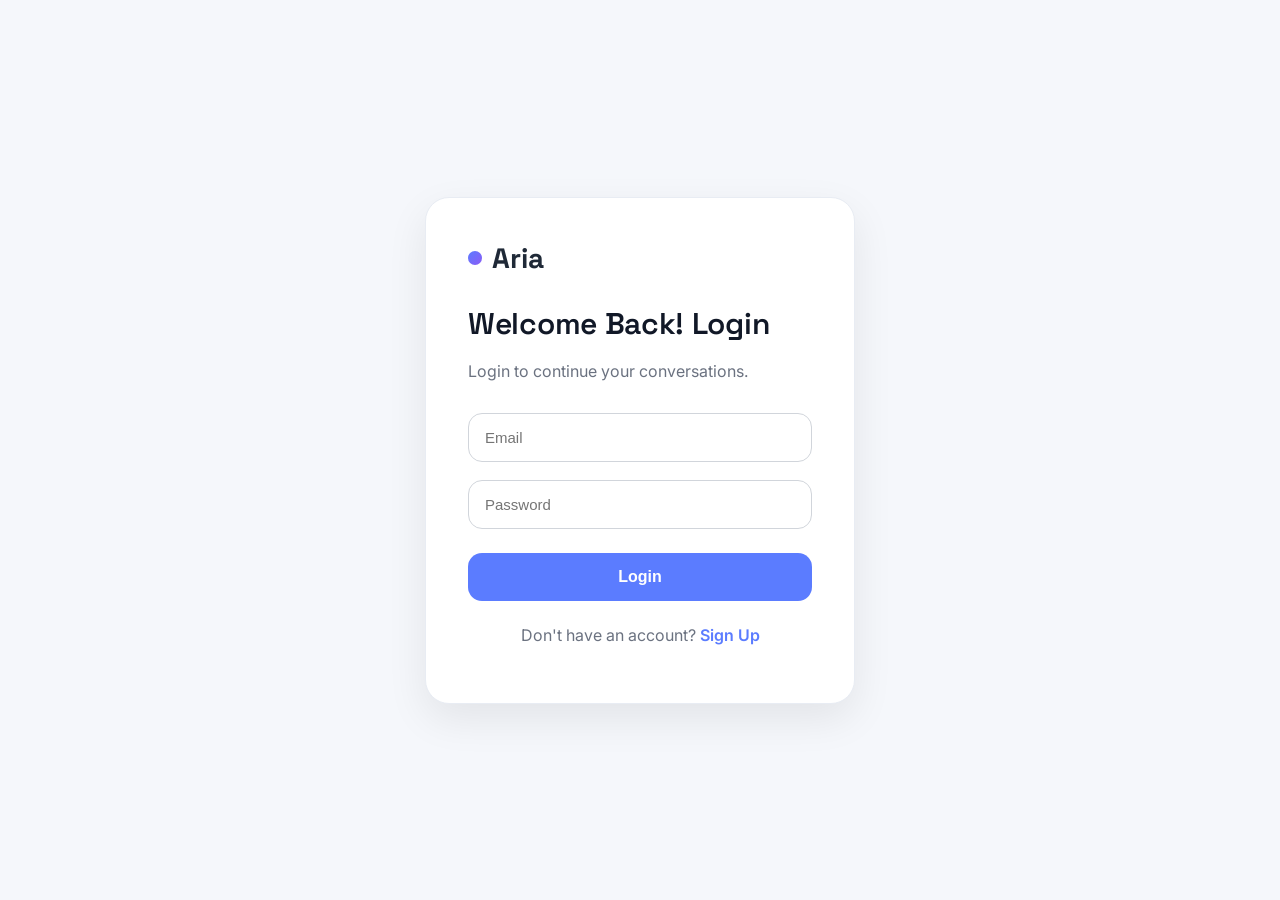
==== frontend/index.html @ 50d0b76b "Initial commit - Aria AI Chatbot" ====
<!DOCTYPE html>
<html lang="en">
<head>
<meta charset="UTF-8">
<meta name="viewport" content="width=device-width, initial-scale=1.0">
<title>Aria — Chat</title>
<link rel="preconnect" href="https://fonts.googleapis.com">
<link href="https://fonts.googleapis.com/css2?family=Fraunces:opsz,wght@9..144,500;9..144,600&family=Space+Grotesk:wght@500;600;700&family=Inter:wght@400;500;600&family=JetBrains+Mono:wght@400;500&display=swap" rel="stylesheet">
<link rel="stylesheet" href="style.css">
</head>
<body>

<div class="chat-screen">
  <div class="sidebar">
    <div class="sidebar-brand">
      <div class="mark"></div>
      <span>Aria</span>
    </div>

    <button class="new-chat-btn" id="new-chat-btn">
      <svg width="15" height="15" viewBox="0 0 24 24" fill="none" stroke="currentColor" stroke-width="2.2" stroke-linecap="round"><line x1="12" y1="5" x2="12" y2="19"/><line x1="5" y1="12" x2="19" y2="12"/></svg>
      New chat
    </button>

    <div class="history-list" id="history-list">
      <div class="history-group-label">Today</div>
      <div class="history-item active" data-title="FastAPI vs Node backend">FastAPI vs Node backend</div>
      <div class="history-item" data-title="RAG pipeline design help">RAG pipeline design help</div>

      <div class="history-group-label">Previous 7 days</div>
      <div class="history-item" data-title="Resume ATS optimization">Resume ATS optimization</div>
      <div class="history-item" data-title="DBMS ER diagram review">DBMS ER diagram review</div>
      <div class="history-item" data-title="Hackathon dashboard ideas">Hackathon dashboard ideas</div>
    </div>

    <div class="sidebar-footer">
      <div class="avatar" id="user-avatar">R</div>
      <div>
        <div class="name" id="user-name">Riya</div>
        <div class="email" id="user-email">riya@example.com</div>
      </div>
      <button class="logout-link" id="logout-btn">Log out</button>
    </div>
  </div>

  <div class="chat-main">
    <div class="chat-topbar" id="chat-topbar">FastAPI vs Node backend</div>

    <div class="chat-messages" id="chat-messages">
      <div class="msg-row user">
        <div class="bubble user">Which is better for an AI backend — FastAPI or Node.js?</div>
      </div>
      <div class="msg-row ai">
        <div class="bubble ai">
          <div class="ai-label">Aria</div>
          For AI-heavy backends, FastAPI usually wins — native async support, first-class typing with Pydantic, and it plays nicely with Python-based ML/LLM libraries without needing a separate service. Node is great for high-concurrency I/O apps, but you'd end up calling out to Python for most AI work anyway.
        </div>
      </div>
    </div>

    <div class="composer">
      <div class="composer-inner">
        <textarea id="msg-input" rows="1" placeholder="Message Aria..."></textarea>
        <button class="send-btn" id="send-btn">
          <svg width="16" height="16" viewBox="0 0 24 24" fill="none" stroke="white" stroke-width="2.3" stroke-linecap="round" stroke-linejoin="round"><line x1="12" y1="19" x2="12" y2="5"/><polyline points="5 12 12 5 19 12"/></svg>
        </button>
      </div>
      <div class="composer-hint">Aria can make mistakes. Check important info.</div>
    </div>
  </div>
</div>

<script src="script.js"></script>
</body>
</html>
---- frontend/style.css ----
:root{
  --bg: #FAFAF6;
  --panel: #F1EFE7;
  --ink: #201F1C;
  --ink-soft: #6B6A63;
  --accent: #4A3AFF;
  --accent-soft: #ECE9FF;
  --sage: #7C9473;
  --border: #E4E1D6;
  --white: #FFFFFF;
  --radius-lg: 20px;
  --radius-md: 14px;
  --radius-sm: 9px;
  --shadow: 0 1px 2px rgba(32,31,28,0.04), 0 8px 24px rgba(32,31,28,0.06);
}
*{ box-sizing: border-box; }
html,body{ margin:0; height:100%; }
body{
  font-family:'Inter', sans-serif;
  background: var(--bg);
  color: var(--ink);
  -webkit-font-smoothing: antialiased;
}
.display{ font-family:'Fraunces', serif; }
.mono{ font-family:'JetBrains Mono', monospace; }

/* ================= AUTH SCREEN (shared by login.html & signup.html) ================= */
.auth-screen{
  height:100vh; width:100vw;
  display:flex; align-items:center; justify-content:center;
  position:relative; overflow:hidden;
}
.auth-screen::before{
  content:"";
  position:absolute; inset:0;
  background:
    radial-gradient(600px 400px at 12% 15%, var(--accent-soft) 0%, transparent 60%),
    radial-gradient(500px 350px at 90% 85%, #EAF1E6 0%, transparent 60%);
  z-index:0;
}
.auth-card{
  position:relative; z-index:1;
  width: 400px; max-width: 90vw;
  background: var(--white);
  border:1px solid var(--border);
  border-radius: var(--radius-lg);
  box-shadow: var(--shadow);
  padding: 40px 36px 32px;
}
.auth-brand{
  display:flex; align-items:center; gap:10px; margin-bottom: 28px;
}
.auth-brand .mark{
  width:32px; height:32px; border-radius:9px;
  background: linear-gradient(135deg, var(--accent), #7C6CFF);
  position:relative; flex-shrink:0;
}
.auth-brand .mark::after{
  content:"";
  position:absolute; inset:9px;
  border-radius:3px;
  background: var(--white);
  opacity:0.9;
}
.auth-brand span{ font-family:'Space Grotesk', sans-serif; font-weight:600; font-size:18px; letter-spacing:-0.01em; }

.auth-tabs{
  display:flex; background: var(--panel); border-radius: 999px; padding:4px; margin-bottom:26px;
}
.auth-tabs a{
  flex:1; text-align:center; text-decoration:none; padding:9px 0;
  font-family:'Inter'; font-weight:600; font-size:13.5px; color: var(--ink-soft);
  border-radius:999px; transition: all .2s ease;
}
.auth-tabs a.active{ background: var(--white); color: var(--ink); box-shadow: var(--shadow); }

.auth-card h1{
  font-size:22px; margin:0 0 6px; font-weight:600; letter-spacing:-0.01em;
}
.auth-card p.sub{ margin:0 0 24px; color:var(--ink-soft); font-size:13.5px; }

.field{ margin-bottom:16px; }
.field label{ display:block; font-size:12.5px; font-weight:600; color: var(--ink-soft); margin-bottom:6px; }
.field input{
  width:100%; padding:11px 13px; border-radius: var(--radius-sm);
  border:1px solid var(--border); background: var(--bg);
  font-family:'Inter'; font-size:14px; color:var(--ink); outline:none;
  transition: border-color .15s ease, box-shadow .15s ease;
}
.field input:focus{ border-color: var(--accent); box-shadow: 0 0 0 3px var(--accent-soft); background:var(--white); }
.field .error-text{ display:none; color:#C0392B; font-size:12px; margin-top:5px; }

.btn-primary{
  width:100%; padding:12px; border:none; border-radius: var(--radius-sm);
  background: var(--ink); color: var(--white); font-weight:600; font-size:14px;
  cursor:pointer; margin-top:6px; transition: background .15s ease, transform .1s ease;
  font-family:'Inter';
}
.btn-primary:hover{ background: var(--accent); }
.btn-primary:active{ transform: scale(0.98); }

.divider{ display:flex; align-items:center; gap:10px; margin:20px 0 16px; color:var(--ink-soft); font-size:12px; }
.divider::before, .divider::after{ content:""; flex:1; height:1px; background:var(--border); }

.btn-google{
  width:100%; display:flex; align-items:center; justify-content:center; gap:9px;
  padding:11px; border-radius:var(--radius-sm); border:1px solid var(--border);
  background:var(--white); font-family:'Inter'; font-weight:500; font-size:13.5px;
  color:var(--ink); cursor:pointer;
}
.btn-google:hover{ background:var(--panel); }

/* ================= CHAT SCREEN (chat_interface.html) ================= */
.chat-screen{ height:100vh; width:100vw; display:flex; }

.sidebar{
  width:272px; flex-shrink:0; background: var(--panel);
  border-right:1px solid var(--border);
  display:flex; flex-direction:column; padding:16px 12px;
}
.sidebar-brand{
  display:flex; align-items:center; gap:9px; padding:6px 8px 18px;
}
.sidebar-brand .mark{
  width:26px; height:26px; border-radius:7px;
  background: linear-gradient(135deg, var(--accent), #7C6CFF); position:relative; flex-shrink:0;
}
.sidebar-brand .mark::after{ content:""; position:absolute; inset:7px; border-radius:2px; background:var(--white); opacity:.9; }
.sidebar-brand span{ font-family:'Space Grotesk'; font-weight:600; font-size:15.5px; }

.new-chat-btn{
  display:flex; align-items:center; gap:8px; justify-content:center;
  width:100%; padding:10px; border-radius: var(--radius-sm);
  border:1px solid var(--border); background: var(--white);
  font-family:'Inter'; font-weight:600; font-size:13.5px; color:var(--ink);
  cursor:pointer; margin-bottom:18px; transition: border-color .15s ease, background .15s ease;
}
.new-chat-btn:hover{ border-color: var(--accent); color:var(--accent); }

.history-group-label{
  font-size:11px; font-weight:600; text-transform:uppercase; letter-spacing:.06em;
  color: var(--ink-soft); padding: 12px 8px 6px;
}
.history-list{ overflow-y:auto; flex:1; }
.history-item{
  display:flex; align-items:center; gap:8px;
  padding:9px 10px; border-radius: var(--radius-sm);
  font-size:13.5px; color: var(--ink); cursor:pointer;
  white-space:nowrap; overflow:hidden; text-overflow:ellipsis;
  transition: background .15s ease;
  margin-bottom:2px;
}
.history-item:hover{ background: rgba(0,0,0,0.04); }
.history-item.active{ background: var(--accent-soft); color: var(--accent); font-weight:500; }

.sidebar-footer{
  border-top:1px solid var(--border); padding-top:12px; margin-top:8px;
  display:flex; align-items:center; gap:10px; padding-left:8px;
}
.avatar{
  width:30px; height:30px; border-radius:50%; background: var(--sage);
  color:var(--white); font-weight:600; font-size:12.5px;
  display:flex; align-items:center; justify-content:center; flex-shrink:0;
}
.sidebar-footer .name{ font-size:13px; font-weight:600; }
.sidebar-footer .email{ font-size:11.5px; color:var(--ink-soft); }
.logout-link{ margin-left:auto; font-size:12px; color:var(--ink-soft); cursor:pointer; text-decoration:underline; background:none; border:none; font-family:'Inter'; }
.logout-link:hover{ color:var(--accent); }

.chat-main{ flex:1; display:flex; flex-direction:column; background: var(--bg); min-width:0; }
.chat-topbar{
  height:56px; flex-shrink:0; display:flex; align-items:center; padding:0 24px;
  border-bottom:1px solid var(--border); font-weight:600; font-size:14.5px;
}
.chat-messages{
  flex:1; overflow-y:auto; padding: 28px 0;
  display:flex; flex-direction:column; gap:20px;
}
.msg-row{ display:flex; padding:0 8%; }
.msg-row.user{ justify-content:flex-end; }
.msg-row.ai{ justify-content:flex-start; }
.bubble{
  max-width:70%; padding:12px 16px; font-size:14.5px; line-height:1.55;
}
.bubble.user{
  background: var(--ink); color:var(--white);
  border-radius: 16px 16px 4px 16px;
}
.bubble.ai{
  background: transparent; color: var(--ink);
  padding-left:0; padding-right:0;
}
.ai-label{ font-size:11px; color:var(--ink-soft); margin-bottom:4px; font-weight:600; text-transform:uppercase; letter-spacing:.05em; }

.composer{
  padding: 18px 8% 26px; flex-shrink:0;
}
.composer-inner{
  display:flex; align-items:flex-end; gap:8px;
  background: var(--white); border:1px solid var(--border);
  border-radius: 22px; padding: 8px 8px 8px 18px;
  box-shadow: var(--shadow);
}
.composer-inner textarea{
  flex:1; border:none; outline:none; resize:none; background:transparent;
  font-family:'Inter'; font-size:14.5px; color:var(--ink); max-height:120px; padding:8px 0;
}
.send-btn{
  width:38px; height:38px; border-radius:50%; border:none; flex-shrink:0;
  background: var(--ink); color:var(--white); cursor:pointer;
  display:flex; align-items:center; justify-content:center;
  transition: background .15s ease;
}
.send-btn:hover{ background: var(--accent); }
.composer-hint{ text-align:center; font-size:11px; color:var(--ink-soft); margin-top:10px; }

.typing-dots{ display:flex; gap:4px; padding:4px 0; }
.typing-dots span{
  width:6px; height:6px; border-radius:50%; background: var(--ink-soft);
  animation: pulse 1.2s infinite ease-in-out;
}
.typing-dots span:nth-child(2){ animation-delay:.15s; }
.typing-dots span:nth-child(3){ animation-delay:.3s; }
@keyframes pulse{ 0%,60%,100%{ opacity:.3; transform:scale(0.85);} 30%{ opacity:1; transform:scale(1);} }

@media (max-width: 720px){
  .sidebar{ display:none; }
  .msg-row{ padding:0 4%; }
  .composer{ padding:14px 4% 20px; }
}


/* ==========================================================
   AUTHENTICATION PAGES (LIGHT THEME)
========================================================== */

.auth-page{
    min-height:100vh;
    display:flex;
    justify-content:center;
    align-items:center;
    padding:40px;
    background:#f5f7fb;
    font-family:"Inter",sans-serif;
}

.auth-card{
    width:100%;
    max-width:430px;
    background:#ffffff;
    border-radius:24px;
    padding:42px;
    box-shadow:0 15px 40px rgba(0,0,0,.08);
    border:1px solid #e8ecf3;
}

.logo{
    display:flex;
    align-items:center;
    gap:10px;
    margin-bottom:28px;
    font-family:"Space Grotesk",sans-serif;
    font-size:28px;
    font-weight:700;
    color:#1f2937;
}

.logo .mark{
    width:14px;
    height:14px;
    border-radius:50%;
    background:linear-gradient(135deg,#5b7cff,#8b5cf6);
}

.auth-card h1{
    font-size:30px;
    color:#111827;
    margin-bottom:8px;
    font-family:"Space Grotesk",sans-serif;
}

.subtitle{
    color:#6b7280;
    margin-bottom:30px;
    line-height:1.5;
}

.auth-card form{
    display:flex;
    flex-direction:column;
    gap:18px;
}

.auth-card input{
    width:100%;
    padding:15px 16px;
    font-size:15px;
    border:1px solid #d1d5db;
    border-radius:14px;
    outline:none;
    transition:.25s;
    background:white;
    box-sizing:border-box;
}

.auth-card input:focus{
    border-color:#5b7cff;
    box-shadow:0 0 0 4px rgba(91,124,255,.12);
}

.auth-btn{
    margin-top:6px;
    border:none;
    border-radius:14px;
    padding:15px;
    background:#5b7cff;
    color:white;
    font-size:16px;
    font-weight:600;
    cursor:pointer;
    transition:.25s;
}

.auth-btn:hover{
    background:#496cf4;
    transform:translateY(-1px);
}

.auth-switch{
    margin-top:24px;
    text-align:center;
    color:#6b7280;
}

.auth-switch a{
    color:#5b7cff;
    text-decoration:none;
    font-weight:600;
}

.auth-switch a:hover{
    text-decoration:underline;
}


.history-item{

    display:flex;

    justify-content:space-between;

    align-items:center;

}

.delete-btn{

    border:none;

    background:none;

    color:#999;

    cursor:pointer;

    font-size:18px;

    display:none;

}

.history-item:hover .delete-btn{

    display:block;

}

.delete-btn:hover{

    color:red;

}
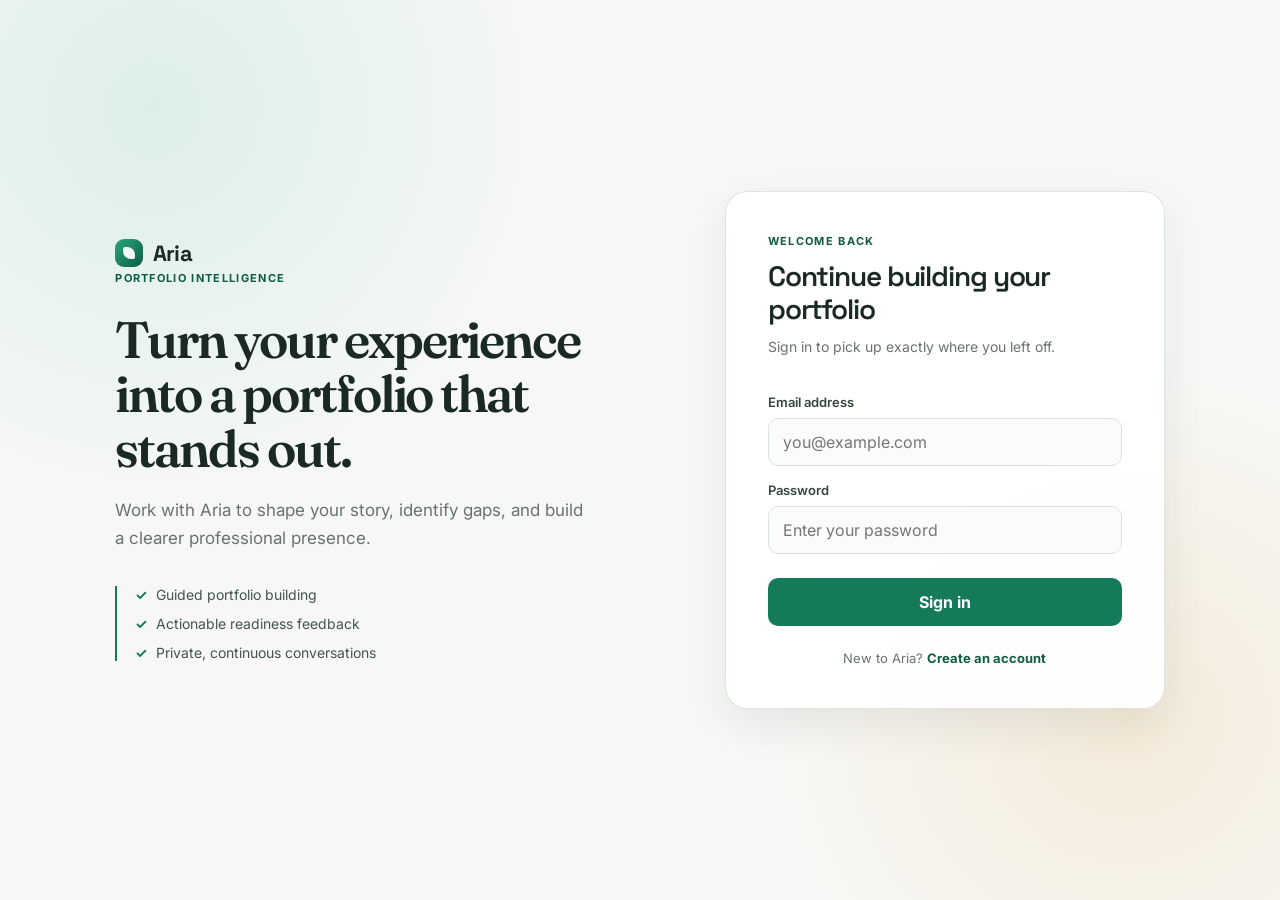
==== commit 993b7eec: "feat: establish portfolio assistant foundation" ====
--- a/frontend/index.html
+++ b/frontend/index.html
@@ -3,7 +3,7 @@
 <head>
 <meta charset="UTF-8">
 <meta name="viewport" content="width=device-width, initial-scale=1.0">
-<title>Aria — Chat</title>
+<title>Aria — Portfolio Assistant</title>
 <link rel="preconnect" href="https://fonts.googleapis.com">
 <link href="https://fonts.googleapis.com/css2?family=Fraunces:opsz,wght@9..144,500;9..144,600&family=Space+Grotesk:wght@500;600;700&family=Inter:wght@400;500;600&family=JetBrains+Mono:wght@400;500&display=swap" rel="stylesheet">
 <link rel="stylesheet" href="style.css">
@@ -14,23 +14,16 @@
   <div class="sidebar">
     <div class="sidebar-brand">
       <div class="mark"></div>
-      <span>Aria</span>
+      <span>Aria</span><span class="brand-tag">Portfolio assistant</span>
     </div>
 
     <button class="new-chat-btn" id="new-chat-btn">
       <svg width="15" height="15" viewBox="0 0 24 24" fill="none" stroke="currentColor" stroke-width="2.2" stroke-linecap="round"><line x1="12" y1="5" x2="12" y2="19"/><line x1="5" y1="12" x2="19" y2="12"/></svg>
-      New chat
+      New portfolio chat
     </button>
 
     <div class="history-list" id="history-list">
-      <div class="history-group-label">Today</div>
-      <div class="history-item active" data-title="FastAPI vs Node backend">FastAPI vs Node backend</div>
-      <div class="history-item" data-title="RAG pipeline design help">RAG pipeline design help</div>
-
-      <div class="history-group-label">Previous 7 days</div>
-      <div class="history-item" data-title="Resume ATS optimization">Resume ATS optimization</div>
-      <div class="history-item" data-title="DBMS ER diagram review">DBMS ER diagram review</div>
-      <div class="history-item" data-title="Hackathon dashboard ideas">Hackathon dashboard ideas</div>
+      <div class="history-empty">Your portfolio conversations will appear here.</div>
     </div>
 
     <div class="sidebar-footer">
@@ -44,28 +37,25 @@
   </div>
 
   <div class="chat-main">
-    <div class="chat-topbar" id="chat-topbar">FastAPI vs Node backend</div>
+    <div class="chat-topbar"><span id="chat-topbar">New portfolio conversation</span><span class="context-status">Context saved</span></div>
 
     <div class="chat-messages" id="chat-messages">
-      <div class="msg-row user">
-        <div class="bubble user">Which is better for an AI backend — FastAPI or Node.js?</div>
-      </div>
       <div class="msg-row ai">
         <div class="bubble ai">
           <div class="ai-label">Aria</div>
-          For AI-heavy backends, FastAPI usually wins — native async support, first-class typing with Pydantic, and it plays nicely with Python-based ML/LLM libraries without needing a separate service. Node is great for high-concurrency I/O apps, but you'd end up calling out to Python for most AI work anyway.
+          Welcome. Tell me about the role you want, your experience, or share the details you would like in your portfolio. We’ll build it one clear step at a time.
         </div>
       </div>
     </div>
 
     <div class="composer">
       <div class="composer-inner">
-        <textarea id="msg-input" rows="1" placeholder="Message Aria..."></textarea>
+        <textarea id="msg-input" rows="1" placeholder="Share your experience, goals, or portfolio details…"></textarea>
         <button class="send-btn" id="send-btn">
           <svg width="16" height="16" viewBox="0 0 24 24" fill="none" stroke="white" stroke-width="2.3" stroke-linecap="round" stroke-linejoin="round"><line x1="12" y1="19" x2="12" y2="5"/><polyline points="5 12 12 5 19 12"/></svg>
         </button>
       </div>
-      <div class="composer-hint">Aria can make mistakes. Check important info.</div>
+      <div class="composer-hint">Your conversation context is saved to help Aria give more relevant guidance.</div>
     </div>
   </div>
 </div>
--- a/frontend/style.css
+++ b/frontend/style.css
@@ -1,382 +1,10 @@
-:root{
-  --bg: #FAFAF6;
-  --panel: #F1EFE7;
-  --ink: #201F1C;
-  --ink-soft: #6B6A63;
-  --accent: #4A3AFF;
-  --accent-soft: #ECE9FF;
-  --sage: #7C9473;
-  --border: #E4E1D6;
-  --white: #FFFFFF;
-  --radius-lg: 20px;
-  --radius-md: 14px;
-  --radius-sm: 9px;
-  --shadow: 0 1px 2px rgba(32,31,28,0.04), 0 8px 24px rgba(32,31,28,0.06);
-}
-*{ box-sizing: border-box; }
-html,body{ margin:0; height:100%; }
-body{
-  font-family:'Inter', sans-serif;
-  background: var(--bg);
-  color: var(--ink);
-  -webkit-font-smoothing: antialiased;
-}
-.display{ font-family:'Fraunces', serif; }
-.mono{ font-family:'JetBrains Mono', monospace; }
+:root { --bg:#f7f8f6; --panel:#eff2ed; --surface:#fff; --ink:#1b2923; --muted:#68736d; --line:#dbe2dc; --brand:#157a5a; --brand-dark:#0d5c43; --brand-soft:#dff4e9; --shadow:0 16px 40px rgba(20,43,32,.08); }
+* { box-sizing:border-box; } html,body { min-height:100%; margin:0; } body { background:var(--bg); color:var(--ink); font-family:Inter,sans-serif; -webkit-font-smoothing:antialiased; } button,input,textarea { font:inherit; }
+.brand { align-items:center; color:var(--ink); display:inline-flex; font:700 22px 'Space Grotesk',sans-serif; gap:10px; letter-spacing:-.04em; text-decoration:none; }.mark { background:linear-gradient(135deg,#2aa77d,var(--brand-dark)); border-radius:9px; display:inline-block; height:28px; position:relative; width:28px; }.mark::after { background:#fff; border-radius:2px 8px 2px 8px; content:''; inset:8px; opacity:.95; position:absolute; }.eyebrow { color:var(--brand-dark); font-size:11px; font-weight:700; letter-spacing:.12em; margin:0 0 12px; text-transform:uppercase; }
 
-/* ================= AUTH SCREEN (shared by login.html & signup.html) ================= */
-.auth-screen{
-  height:100vh; width:100vw;
-  display:flex; align-items:center; justify-content:center;
-  position:relative; overflow:hidden;
-}
-.auth-screen::before{
-  content:"";
-  position:absolute; inset:0;
-  background:
-    radial-gradient(600px 400px at 12% 15%, var(--accent-soft) 0%, transparent 60%),
-    radial-gradient(500px 350px at 90% 85%, #EAF1E6 0%, transparent 60%);
-  z-index:0;
-}
-.auth-card{
-  position:relative; z-index:1;
-  width: 400px; max-width: 90vw;
-  background: var(--white);
-  border:1px solid var(--border);
-  border-radius: var(--radius-lg);
-  box-shadow: var(--shadow);
-  padding: 40px 36px 32px;
-}
-.auth-brand{
-  display:flex; align-items:center; gap:10px; margin-bottom: 28px;
-}
-.auth-brand .mark{
-  width:32px; height:32px; border-radius:9px;
-  background: linear-gradient(135deg, var(--accent), #7C6CFF);
-  position:relative; flex-shrink:0;
-}
-.auth-brand .mark::after{
-  content:"";
-  position:absolute; inset:9px;
-  border-radius:3px;
-  background: var(--white);
-  opacity:0.9;
-}
-.auth-brand span{ font-family:'Space Grotesk', sans-serif; font-weight:600; font-size:18px; letter-spacing:-0.01em; }
+/* Authentication */
+.auth-page { align-items:center; background:radial-gradient(circle at 12% 12%,#dcefe6 0,transparent 30%),radial-gradient(circle at 88% 80%,#f4ead9 0,transparent 28%),var(--bg); display:grid; gap:clamp(48px,10vw,150px); grid-template-columns:minmax(280px,500px) minmax(360px,440px); min-height:100vh; padding:48px clamp(24px,9vw,150px); }.auth-intro h1 { font:600 clamp(38px,4vw,58px)/1.06 Fraunces,serif; letter-spacing:-.04em; margin:28px 0 20px; }.intro-copy { color:var(--muted); font-size:17px; line-height:1.65; margin:0; max-width:490px; }.intro-points { border-left:2px solid var(--brand); display:grid; gap:12px; margin-top:34px; padding-left:18px; }.intro-points span { color:#43554b; font-size:14px; }.intro-points span::before { color:var(--brand); content:'✓'; font-weight:700; margin-right:9px; }.auth-card { background:rgba(255,255,255,.92); border:1px solid rgba(219,226,220,.9); border-radius:22px; box-shadow:var(--shadow); padding:42px; }.auth-brand { display:none; }.auth-card h2 { font:600 28px/1.18 'Space Grotesk',sans-serif; letter-spacing:-.04em; margin:0 0 10px; }.subtitle { color:var(--muted); font-size:14px; line-height:1.6; margin:0 0 28px; }.auth-card form { display:grid; gap:8px; }.auth-card label { color:#34463b; font-size:13px; font-weight:600; margin-top:8px; }.auth-card input { background:#fbfcfa; border:1px solid var(--line); border-radius:10px; color:var(--ink); padding:13px 14px; transition:border-color .15s,box-shadow .15s; }.auth-card input:focus { border-color:var(--brand); box-shadow:0 0 0 4px var(--brand-soft); outline:none; }.auth-btn { background:var(--brand); border:0; border-radius:10px; color:#fff; cursor:pointer; font-weight:700; margin-top:16px; padding:14px; transition:background .15s,transform .15s; }.auth-btn:hover { background:var(--brand-dark); transform:translateY(-1px); }.auth-btn:disabled { cursor:wait; opacity:.7; transform:none; }.auth-switch { color:var(--muted); font-size:13px; margin:24px 0 0; text-align:center; }.auth-switch a { color:var(--brand-dark); font-weight:700; text-decoration:none; }.auth-switch a:hover { text-decoration:underline; }
 
-.auth-tabs{
-  display:flex; background: var(--panel); border-radius: 999px; padding:4px; margin-bottom:26px;
-}
-.auth-tabs a{
-  flex:1; text-align:center; text-decoration:none; padding:9px 0;
-  font-family:'Inter'; font-weight:600; font-size:13.5px; color: var(--ink-soft);
-  border-radius:999px; transition: all .2s ease;
-}
-.auth-tabs a.active{ background: var(--white); color: var(--ink); box-shadow: var(--shadow); }
-
-.auth-card h1{
-  font-size:22px; margin:0 0 6px; font-weight:600; letter-spacing:-0.01em;
-}
-.auth-card p.sub{ margin:0 0 24px; color:var(--ink-soft); font-size:13.5px; }
-
-.field{ margin-bottom:16px; }
-.field label{ display:block; font-size:12.5px; font-weight:600; color: var(--ink-soft); margin-bottom:6px; }
-.field input{
-  width:100%; padding:11px 13px; border-radius: var(--radius-sm);
-  border:1px solid var(--border); background: var(--bg);
-  font-family:'Inter'; font-size:14px; color:var(--ink); outline:none;
-  transition: border-color .15s ease, box-shadow .15s ease;
-}
-.field input:focus{ border-color: var(--accent); box-shadow: 0 0 0 3px var(--accent-soft); background:var(--white); }
-.field .error-text{ display:none; color:#C0392B; font-size:12px; margin-top:5px; }
-
-.btn-primary{
-  width:100%; padding:12px; border:none; border-radius: var(--radius-sm);
-  background: var(--ink); color: var(--white); font-weight:600; font-size:14px;
-  cursor:pointer; margin-top:6px; transition: background .15s ease, transform .1s ease;
-  font-family:'Inter';
-}
-.btn-primary:hover{ background: var(--accent); }
-.btn-primary:active{ transform: scale(0.98); }
-
-.divider{ display:flex; align-items:center; gap:10px; margin:20px 0 16px; color:var(--ink-soft); font-size:12px; }
-.divider::before, .divider::after{ content:""; flex:1; height:1px; background:var(--border); }
-
-.btn-google{
-  width:100%; display:flex; align-items:center; justify-content:center; gap:9px;
-  padding:11px; border-radius:var(--radius-sm); border:1px solid var(--border);
-  background:var(--white); font-family:'Inter'; font-weight:500; font-size:13.5px;
-  color:var(--ink); cursor:pointer;
-}
-.btn-google:hover{ background:var(--panel); }
-
-/* ================= CHAT SCREEN (chat_interface.html) ================= */
-.chat-screen{ height:100vh; width:100vw; display:flex; }
-
-.sidebar{
-  width:272px; flex-shrink:0; background: var(--panel);
-  border-right:1px solid var(--border);
-  display:flex; flex-direction:column; padding:16px 12px;
-}
-.sidebar-brand{
-  display:flex; align-items:center; gap:9px; padding:6px 8px 18px;
-}
-.sidebar-brand .mark{
-  width:26px; height:26px; border-radius:7px;
-  background: linear-gradient(135deg, var(--accent), #7C6CFF); position:relative; flex-shrink:0;
-}
-.sidebar-brand .mark::after{ content:""; position:absolute; inset:7px; border-radius:2px; background:var(--white); opacity:.9; }
-.sidebar-brand span{ font-family:'Space Grotesk'; font-weight:600; font-size:15.5px; }
-
-.new-chat-btn{
-  display:flex; align-items:center; gap:8px; justify-content:center;
-  width:100%; padding:10px; border-radius: var(--radius-sm);
-  border:1px solid var(--border); background: var(--white);
-  font-family:'Inter'; font-weight:600; font-size:13.5px; color:var(--ink);
-  cursor:pointer; margin-bottom:18px; transition: border-color .15s ease, background .15s ease;
-}
-.new-chat-btn:hover{ border-color: var(--accent); color:var(--accent); }
-
-.history-group-label{
-  font-size:11px; font-weight:600; text-transform:uppercase; letter-spacing:.06em;
-  color: var(--ink-soft); padding: 12px 8px 6px;
-}
-.history-list{ overflow-y:auto; flex:1; }
-.history-item{
-  display:flex; align-items:center; gap:8px;
-  padding:9px 10px; border-radius: var(--radius-sm);
-  font-size:13.5px; color: var(--ink); cursor:pointer;
-  white-space:nowrap; overflow:hidden; text-overflow:ellipsis;
-  transition: background .15s ease;
-  margin-bottom:2px;
-}
-.history-item:hover{ background: rgba(0,0,0,0.04); }
-.history-item.active{ background: var(--accent-soft); color: var(--accent); font-weight:500; }
-
-.sidebar-footer{
-  border-top:1px solid var(--border); padding-top:12px; margin-top:8px;
-  display:flex; align-items:center; gap:10px; padding-left:8px;
-}
-.avatar{
-  width:30px; height:30px; border-radius:50%; background: var(--sage);
-  color:var(--white); font-weight:600; font-size:12.5px;
-  display:flex; align-items:center; justify-content:center; flex-shrink:0;
-}
-.sidebar-footer .name{ font-size:13px; font-weight:600; }
-.sidebar-footer .email{ font-size:11.5px; color:var(--ink-soft); }
-.logout-link{ margin-left:auto; font-size:12px; color:var(--ink-soft); cursor:pointer; text-decoration:underline; background:none; border:none; font-family:'Inter'; }
-.logout-link:hover{ color:var(--accent); }
-
-.chat-main{ flex:1; display:flex; flex-direction:column; background: var(--bg); min-width:0; }
-.chat-topbar{
-  height:56px; flex-shrink:0; display:flex; align-items:center; padding:0 24px;
-  border-bottom:1px solid var(--border); font-weight:600; font-size:14.5px;
-}
-.chat-messages{
-  flex:1; overflow-y:auto; padding: 28px 0;
-  display:flex; flex-direction:column; gap:20px;
-}
-.msg-row{ display:flex; padding:0 8%; }
-.msg-row.user{ justify-content:flex-end; }
-.msg-row.ai{ justify-content:flex-start; }
-.bubble{
-  max-width:70%; padding:12px 16px; font-size:14.5px; line-height:1.55;
-}
-.bubble.user{
-  background: var(--ink); color:var(--white);
-  border-radius: 16px 16px 4px 16px;
-}
-.bubble.ai{
-  background: transparent; color: var(--ink);
-  padding-left:0; padding-right:0;
-}
-.ai-label{ font-size:11px; color:var(--ink-soft); margin-bottom:4px; font-weight:600; text-transform:uppercase; letter-spacing:.05em; }
-
-.composer{
-  padding: 18px 8% 26px; flex-shrink:0;
-}
-.composer-inner{
-  display:flex; align-items:flex-end; gap:8px;
-  background: var(--white); border:1px solid var(--border);
-  border-radius: 22px; padding: 8px 8px 8px 18px;
-  box-shadow: var(--shadow);
-}
-.composer-inner textarea{
-  flex:1; border:none; outline:none; resize:none; background:transparent;
-  font-family:'Inter'; font-size:14.5px; color:var(--ink); max-height:120px; padding:8px 0;
-}
-.send-btn{
-  width:38px; height:38px; border-radius:50%; border:none; flex-shrink:0;
-  background: var(--ink); color:var(--white); cursor:pointer;
-  display:flex; align-items:center; justify-content:center;
-  transition: background .15s ease;
-}
-.send-btn:hover{ background: var(--accent); }
-.composer-hint{ text-align:center; font-size:11px; color:var(--ink-soft); margin-top:10px; }
-
-.typing-dots{ display:flex; gap:4px; padding:4px 0; }
-.typing-dots span{
-  width:6px; height:6px; border-radius:50%; background: var(--ink-soft);
-  animation: pulse 1.2s infinite ease-in-out;
-}
-.typing-dots span:nth-child(2){ animation-delay:.15s; }
-.typing-dots span:nth-child(3){ animation-delay:.3s; }
-@keyframes pulse{ 0%,60%,100%{ opacity:.3; transform:scale(0.85);} 30%{ opacity:1; transform:scale(1);} }
-
-@media (max-width: 720px){
-  .sidebar{ display:none; }
-  .msg-row{ padding:0 4%; }
-  .composer{ padding:14px 4% 20px; }
-}
-
-
-/* ==========================================================
-   AUTHENTICATION PAGES (LIGHT THEME)
-========================================================== */
-
-.auth-page{
-    min-height:100vh;
-    display:flex;
-    justify-content:center;
-    align-items:center;
-    padding:40px;
-    background:#f5f7fb;
-    font-family:"Inter",sans-serif;
-}
-
-.auth-card{
-    width:100%;
-    max-width:430px;
-    background:#ffffff;
-    border-radius:24px;
-    padding:42px;
-    box-shadow:0 15px 40px rgba(0,0,0,.08);
-    border:1px solid #e8ecf3;
-}
-
-.logo{
-    display:flex;
-    align-items:center;
-    gap:10px;
-    margin-bottom:28px;
-    font-family:"Space Grotesk",sans-serif;
-    font-size:28px;
-    font-weight:700;
-    color:#1f2937;
-}
-
-.logo .mark{
-    width:14px;
-    height:14px;
-    border-radius:50%;
-    background:linear-gradient(135deg,#5b7cff,#8b5cf6);
-}
-
-.auth-card h1{
-    font-size:30px;
-    color:#111827;
-    margin-bottom:8px;
-    font-family:"Space Grotesk",sans-serif;
-}
-
-.subtitle{
-    color:#6b7280;
-    margin-bottom:30px;
-    line-height:1.5;
-}
-
-.auth-card form{
-    display:flex;
-    flex-direction:column;
-    gap:18px;
-}
-
-.auth-card input{
-    width:100%;
-    padding:15px 16px;
-    font-size:15px;
-    border:1px solid #d1d5db;
-    border-radius:14px;
-    outline:none;
-    transition:.25s;
-    background:white;
-    box-sizing:border-box;
-}
-
-.auth-card input:focus{
-    border-color:#5b7cff;
-    box-shadow:0 0 0 4px rgba(91,124,255,.12);
-}
-
-.auth-btn{
-    margin-top:6px;
-    border:none;
-    border-radius:14px;
-    padding:15px;
-    background:#5b7cff;
-    color:white;
-    font-size:16px;
-    font-weight:600;
-    cursor:pointer;
-    transition:.25s;
-}
-
-.auth-btn:hover{
-    background:#496cf4;
-    transform:translateY(-1px);
-}
-
-.auth-switch{
-    margin-top:24px;
-    text-align:center;
-    color:#6b7280;
-}
-
-.auth-switch a{
-    color:#5b7cff;
-    text-decoration:none;
-    font-weight:600;
-}
-
-.auth-switch a:hover{
-    text-decoration:underline;
-}
-
-
-.history-item{
-
-    display:flex;
-
-    justify-content:space-between;
-
-    align-items:center;
-
-}
-
-.delete-btn{
-
-    border:none;
-
-    background:none;
-
-    color:#999;
-
-    cursor:pointer;
-
-    font-size:18px;
-
-    display:none;
-
-}
-
-.history-item:hover .delete-btn{
-
-    display:block;
-
-}
-
-.delete-btn:hover{
-
-    color:red;
-
-}+/* Chat */
+.chat-screen { display:flex; height:100vh; }.sidebar { background:var(--panel); border-right:1px solid var(--line); display:flex; flex:0 0 278px; flex-direction:column; padding:18px 14px; }.sidebar-brand { align-items:center; display:flex; gap:8px; padding:4px 7px 23px; }.sidebar-brand .mark { height:26px; width:26px; }.sidebar-brand .mark::after { inset:7px; }.sidebar-brand > span:first-of-type { font:700 17px 'Space Grotesk',sans-serif; letter-spacing:-.04em; }.brand-tag { color:var(--muted); font-size:10px; margin-left:auto; text-transform:uppercase; }.new-chat-btn { align-items:center; background:var(--brand); border:0; border-radius:10px; color:#fff; cursor:pointer; display:flex; font-size:13px; font-weight:700; gap:8px; justify-content:center; margin-bottom:18px; padding:12px; }.new-chat-btn:hover,.send-btn:hover { background:var(--brand-dark); }.history-list { flex:1; overflow:auto; }.history-empty { color:var(--muted); font-size:12px; line-height:1.5; padding:13px 8px; }.history-item { align-items:center; border-radius:9px; color:#35443b; cursor:pointer; display:flex; font-size:13px; gap:8px; margin-bottom:3px; padding:10px; }.history-item:hover { background:rgba(21,122,90,.08); }.history-item.active { background:var(--brand-soft); color:var(--brand-dark); font-weight:700; }.conversation-title { overflow:hidden; text-overflow:ellipsis; white-space:nowrap; }.delete-btn { background:none; border:0; color:#789084; cursor:pointer; display:none; font-size:18px; margin-left:auto; }.history-item:hover .delete-btn { display:block; }.delete-btn:hover { color:#bb3e38; }.sidebar-footer { align-items:center; border-top:1px solid var(--line); display:flex; gap:10px; margin-top:10px; padding:15px 5px 2px; }.avatar { align-items:center; background:#275a49; border-radius:50%; color:#fff; display:flex; flex:0 0 32px; font-size:13px; font-weight:700; height:32px; justify-content:center; }.sidebar-footer .name { font-size:13px; font-weight:700; max-width:126px; overflow:hidden; text-overflow:ellipsis; white-space:nowrap; }.sidebar-footer .email { color:var(--muted); font-size:11px; max-width:126px; overflow:hidden; text-overflow:ellipsis; white-space:nowrap; }.logout-link { background:none; border:0; color:var(--muted); cursor:pointer; font-size:11px; margin-left:auto; padding:4px; }.logout-link:hover { color:var(--brand-dark); }.chat-main { background:var(--bg); display:flex; flex:1; flex-direction:column; min-width:0; }.chat-topbar { align-items:center; border-bottom:1px solid var(--line); display:flex; font-size:14px; font-weight:700; justify-content:space-between; min-height:62px; padding:0 clamp(20px,4vw,54px); }.context-status { align-items:center; color:var(--brand-dark); display:flex; font-size:11px; font-weight:600; gap:6px; }.context-status::before { background:var(--brand); border-radius:50%; content:''; height:7px; width:7px; }.chat-messages { display:flex; flex:1; flex-direction:column; gap:22px; overflow-y:auto; padding:38px 0; }.msg-row { display:flex; padding:0 max(6%,calc((100% - 860px)/2)); }.msg-row.user { justify-content:flex-end; }.bubble { font-size:14px; line-height:1.65; max-width:min(680px,78%); }.bubble.user { background:var(--ink); border-radius:16px 16px 4px 16px; color:#fff; padding:13px 17px; }.bubble.ai { padding:0; }.ai-label { color:var(--brand-dark); font-size:10px; font-weight:800; letter-spacing:.12em; margin-bottom:6px; text-transform:uppercase; }.composer { padding:18px max(6%,calc((100% - 860px)/2)) 25px; }.composer-inner { align-items:flex-end; background:var(--surface); border:1px solid var(--line); border-radius:15px; box-shadow:0 8px 28px rgba(20,43,32,.06); display:flex; gap:8px; padding:8px 9px 8px 15px; }.composer-inner textarea { background:transparent; border:0; color:var(--ink); flex:1; font-size:14px; line-height:1.5; max-height:130px; outline:0; padding:9px 0; resize:none; }.send-btn { align-items:center; background:var(--brand); border:0; border-radius:10px; cursor:pointer; display:flex; flex:0 0 40px; height:40px; justify-content:center; }.composer-hint { color:var(--muted); font-size:10px; margin-top:10px; text-align:center; }.typing-dots { display:flex; gap:4px; padding:7px 0; }.typing-dots span { animation:pulse 1.2s infinite ease-in-out; background:var(--brand); border-radius:50%; height:6px; width:6px; }.typing-dots span:nth-child(2) { animation-delay:.15s; }.typing-dots span:nth-child(3) { animation-delay:.3s; } @keyframes pulse { 0%,60%,100% { opacity:.3; transform:scale(.85); } 30% { opacity:1; transform:scale(1); } }
+@media (max-width:800px) { .auth-page { display:block; padding:30px 22px; }.auth-intro { display:none; }.auth-card { margin:5vh auto; max-width:440px; }.auth-brand { display:inline-flex; margin-bottom:32px; }.sidebar { display:none; }.msg-row { padding:0 24px; }.composer { padding:14px 24px 20px; } } @media (max-width:440px) { .auth-card { padding:30px 24px; }.chat-topbar { padding:0 20px; }.context-status { font-size:9px; }.bubble { max-width:88%; } }
